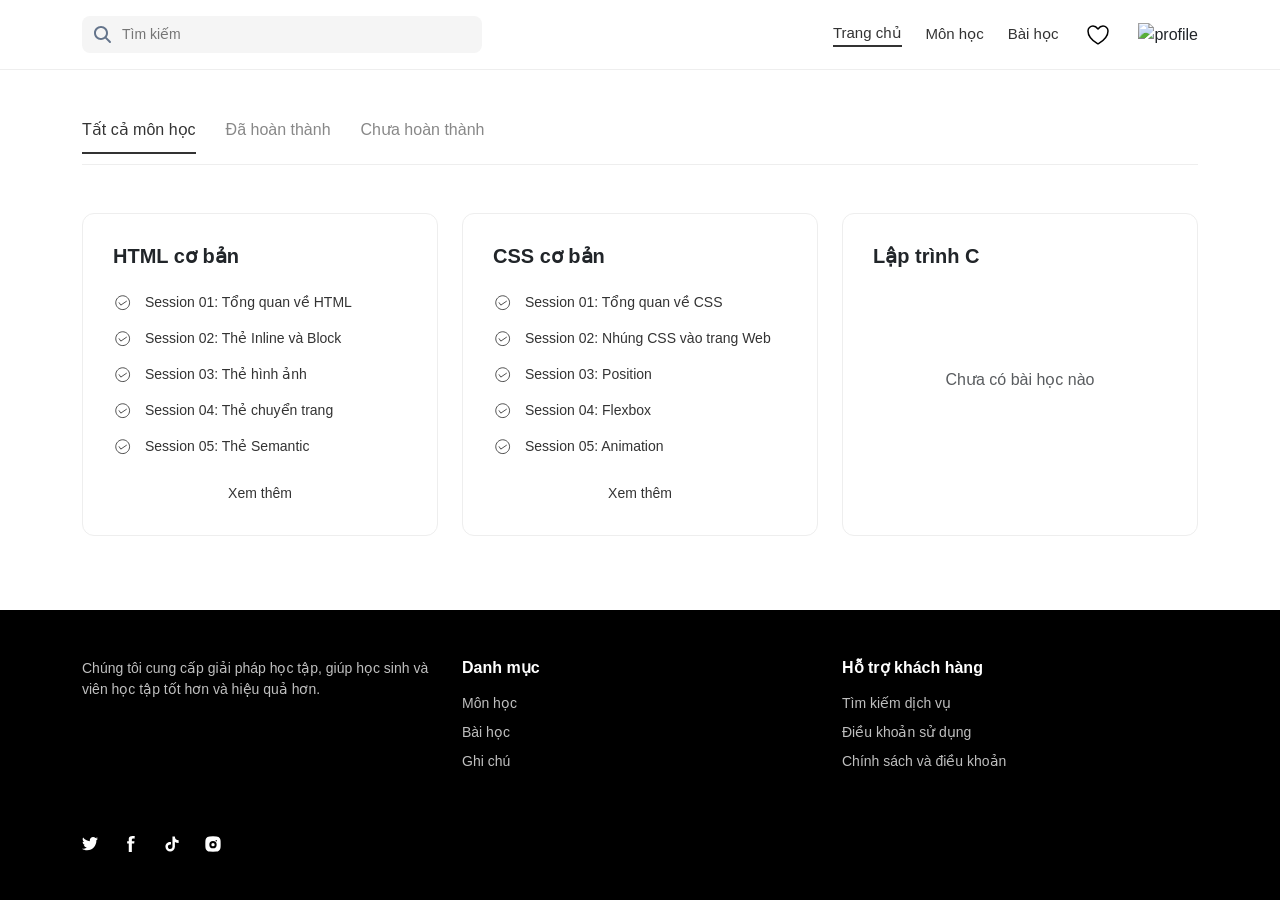
==== Project_103B/pages/dashboard.html @ 05c49a12 "Add files via upload" ====
<!DOCTYPE html>
<html lang="vi">
<head>
    <meta charset="UTF-8">
    <meta name="viewport" content="width=device-width, initial-scale=1.0">
    <title>Study Tracker - Dashboard</title>
    <link href="https://cdn.jsdelivr.net/npm/bootstrap@5.3.0/dist/css/bootstrap.min.css" rel="stylesheet">
    <link rel="stylesheet" href="../css/dashboard.css">
</head>
<body class="d-flex flex-column min-vh-100">

    <header class="navbar-custom">
        <div class="container d-flex justify-content-between align-items-center py-3">
            <div class="search-box">
                <img src="../assets/icons/search.svg" alt="search" class="search-icon">
                <input type="text" placeholder="Tìm kiếm">
            </div>
            <nav class="nav-links d-flex align-items-center gap-4">
                <a href="#" class="active">Trang chủ</a>
                <a href="#">Môn học</a>
                <a href="#">Bài học</a>
                <img src="../assets/icons/Favorites.svg" alt="wishlist" class="nav-icon">
                <img src="../assets/icons/user.svg" alt="profile" class="nav-icon">
            </nav>
        </div>
    </header>

    <main class="container my-5">
        <div class="tabs-container mb-5">
            <span class="tab-item active">Tất cả môn học</span>
            <span class="tab-item">Đã hoàn thành</span>
            <span class="tab-item">Chưa hoàn thành</span>
        </div>

        <div class="row g-4">
            <div class="col-md-4">
                <div class="subject-card">
                    <h5 class="fw-bold mb-4">HTML cơ bản</h5>
                    <ul class="session-list">
                        <li><img src="../assets/icons/circle-ok.svg" alt="tick"> Session 01: Tổng quan về HTML</li>
                        <li><img src="../assets/icons/circle-ok.svg" alt="tick"> Session 02: Thẻ Inline và Block</li>
                        <li><img src="../assets/icons/circle-ok.svg" alt="tick"> Session 03: Thẻ hình ảnh</li>
                        <li><img src="../assets/icons/circle-ok.svg" alt="tick"> Session 04: Thẻ chuyển trang</li>
                        <li><img src="../assets/icons/circle-ok.svg" alt="tick"> Session 05: Thẻ Semantic</li>
                    </ul>
                    <div class="text-center mt-4">
                        <a href="#" class="view-more">Xem thêm</a>
                    </div>
                </div>
            </div>

            <div class="col-md-4">
                <div class="subject-card">
                    <h5 class="fw-bold mb-4">CSS cơ bản</h5>
                    <ul class="session-list">
                        <li><img src="../assets/icons/circle-ok.svg" alt="tick"> Session 01: Tổng quan về CSS</li>
                        <li><img src="../assets/icons/circle-ok.svg" alt="tick"> Session 02: Nhúng CSS vào trang Web</li>
                        <li><img src="../assets/icons/circle-ok.svg" alt="tick"> Session 03: Position</li>
                        <li><img src="../assets/icons/circle-ok.svg" alt="tick"> Session 04: Flexbox</li>
                        <li><img src="../assets/icons/circle-ok.svg" alt="tick"> Session 05: Animation</li>
                    </ul>
                    <div class="text-center mt-4">
                        <a href="#" class="view-more">Xem thêm</a>
                    </div>
                </div>
            </div>

            <div class="col-md-4">
                <div class="subject-card d-flex flex-column justify-content-between">
                    <h5 class="fw-bold mb-4">Lập trình C</h5>
                    <div class="empty-state text-muted text-center flex-grow-1 d-flex align-items-center justify-content-center">
                        Chưa có bài học nào
                    </div>
                    <div style="height: 38px;"></div> </div>
            </div>
        </div>
    </main>

    <footer class="footer-custom mt-auto">
        <div class="container py-5">
            <div class="row text-white mb-5">
                <div class="col-md-4">
                    <p class="small opacity-75">Chúng tôi cung cấp giải pháp học tập, giúp học sinh và viên học tập tốt hơn và hiệu quả hơn.</p>
                </div>
                <div class="col-md-4">
                    <h6 class="fw-bold mb-3">Danh mục</h6>
                    <ul class="list-unstyled opacity-75 small">
                        <li class="mb-2">Môn học</li>
                        <li class="mb-2">Bài học</li>
                        <li>Ghi chú</li>
                    </ul>
                </div>
                <div class="col-md-4">
                    <h6 class="fw-bold mb-3">Hỗ trợ khách hàng</h6>
                    <ul class="list-unstyled opacity-75 small">
                        <li class="mb-2">Tìm kiếm dịch vụ</li>
                        <li class="mb-2">Điều khoản sử dụng</li>
                        <li>Chính sách và điều khoản</li>
                    </ul>
                </div>
            </div>
            
            <div class="social-icons">
                <img src="../assets/icons/Twitter.svg" alt="tw">
                <img src="../assets/icons/Facebook.svg" alt="fb">
                <img src="../assets/icons/Tiktok.svg" alt="tk">
                <img src="../assets/icons/Instagram.svg" alt="ig">
            </div>
        </div>
    </footer>

</body>
</html>
---- Project_103B/css/dashboard.css ----
body {
    background-color: #fff;
    font-family: 'Inter', sans-serif;
}

.navbar-custom {
    border-bottom: 1px solid #eee;
}

.search-box {
    position: relative;
    width: 400px;
}

.search-box input {
    width: 100%;
    padding: 8px 15px 8px 40px;
    background: #f5f5f5;
    border: none;
    border-radius: 8px;
    font-size: 14px;
}

.search-icon {
    position: absolute;
    left: 12px;
    top: 50%;
    transform: translateY(-50%);
    width: 18px;
}

.nav-links a {
    text-decoration: none;
    color: #333;
    font-weight: 500;
    font-size: 15px;
}

.nav-links a.active {
    color: #333;
    border-bottom: 2px solid #333;
}

.tabs-container {
    display: flex;
    gap: 30px;
    border-bottom: 1px solid #eee;
    padding-bottom: 10px;
}

.tab-item {
    color: #888;
    cursor: pointer;
    font-weight: 500;
}

.tab-item.active {
    color: #333;
    border-bottom: 2px solid #333;
    padding-bottom: 10px;
}

.subject-card {
    border: 1px solid #eee;
    border-radius: 12px;
    padding: 30px;
    height: 100%;
    transition: 0.3s;
}

.subject-card:hover {
    box-shadow: 0 5px 15px rgba(0,0,0,0.05);
}

.session-list {
    list-style: none;
    padding: 0;
}

.session-list li {
    display: flex;
    align-items: center;
    gap: 12px;
    margin-bottom: 15px;
    font-size: 14px;
    color: #333;
}

.session-list img {
    width: 20px;
}

.view-more {
    text-decoration: none;
    color: #333;
    font-weight: 500;
    font-size: 14px;
}


.footer-custom {
    background-color: #000;
    color: #fff;
}

.social-icons {
    display: flex;
    gap: 25px;
    
}
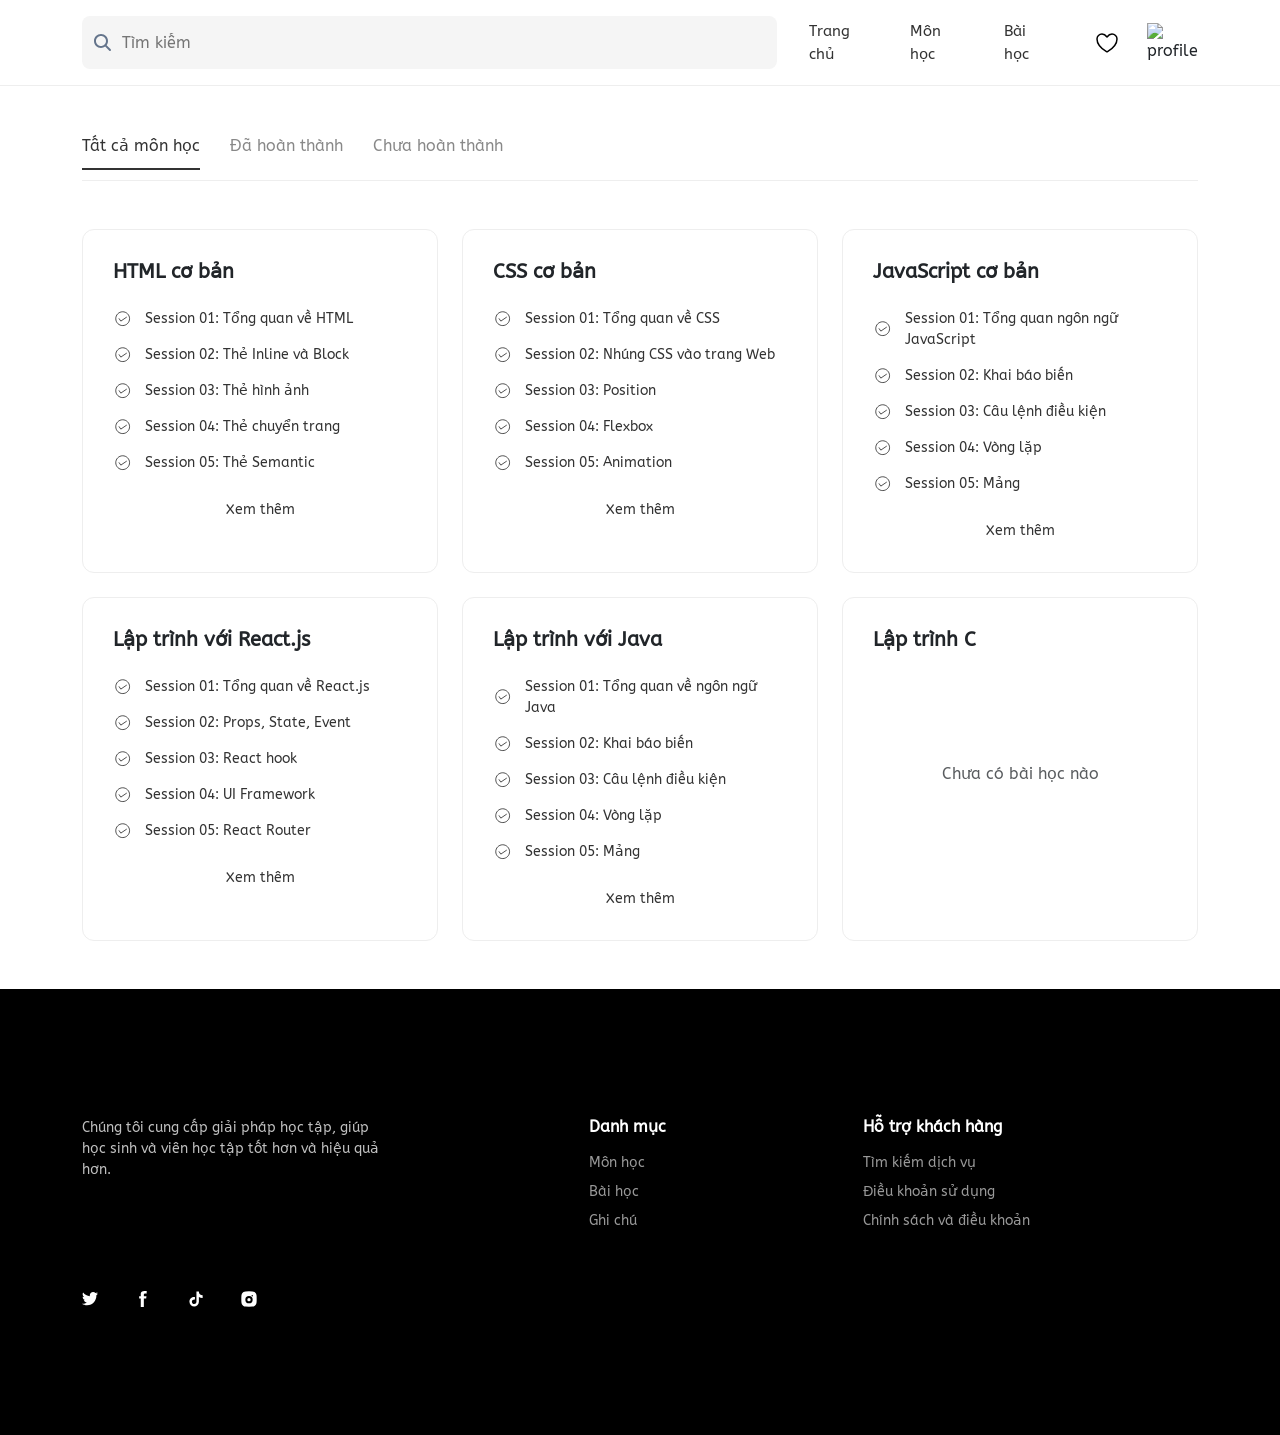
==== commit 9980cdb0: "Add files via upload" ====
--- a/Project_103B/pages/dashboard.html
+++ b/Project_103B/pages/dashboard.html
@@ -1,12 +1,17 @@
 <!DOCTYPE html>
 <html lang="vi">
+
 <head>
     <meta charset="UTF-8">
     <meta name="viewport" content="width=device-width, initial-scale=1.0">
     <title>Study Tracker - Dashboard</title>
     <link href="https://cdn.jsdelivr.net/npm/bootstrap@5.3.0/dist/css/bootstrap.min.css" rel="stylesheet">
     <link rel="stylesheet" href="../css/dashboard.css">
+    <link rel="preconnect" href="https://fonts.googleapis.com">
+    <link rel="preconnect" href="https://fonts.gstatic.com" crossorigin>
+    <link href="https://fonts.googleapis.com/css2?family=ABeeZee:ital@0;1&display=swap" rel="stylesheet">
 </head>
+
 <body class="d-flex flex-column min-vh-100">
 
     <header class="navbar-custom">
@@ -17,8 +22,8 @@
             </div>
             <nav class="nav-links d-flex align-items-center gap-4">
                 <a href="#" class="active">Trang chủ</a>
-                <a href="#">Môn học</a>
-                <a href="#">Bài học</a>
+                <a href="../pages/subject.html">Môn học</a>
+                <a href="../pages/lession.html">Bài học</a>
                 <img src="../assets/icons/Favorites.svg" alt="wishlist" class="nav-icon">
                 <img src="../assets/icons/user.svg" alt="profile" class="nav-icon">
             </nav>
@@ -54,7 +59,8 @@
                     <h5 class="fw-bold mb-4">CSS cơ bản</h5>
                     <ul class="session-list">
                         <li><img src="../assets/icons/circle-ok.svg" alt="tick"> Session 01: Tổng quan về CSS</li>
-                        <li><img src="../assets/icons/circle-ok.svg" alt="tick"> Session 02: Nhúng CSS vào trang Web</li>
+                        <li><img src="../assets/icons/circle-ok.svg" alt="tick"> Session 02: Nhúng CSS vào trang Web
+                        </li>
                         <li><img src="../assets/icons/circle-ok.svg" alt="tick"> Session 03: Position</li>
                         <li><img src="../assets/icons/circle-ok.svg" alt="tick"> Session 04: Flexbox</li>
                         <li><img src="../assets/icons/circle-ok.svg" alt="tick"> Session 05: Animation</li>
@@ -66,29 +72,85 @@
             </div>
 
             <div class="col-md-4">
+                <div class="subject-card">
+                    <h5 class="fw-bold mb-4">JavaScript cơ bản</h5>
+                    <ul class="session-list">
+                        <li><img src="../assets/icons/circle-ok.svg" alt="tick"> Session 01: Tổng quan ngôn ngữ
+                            JavaScript</li>
+                        <li><img src="../assets/icons/circle-ok.svg" alt="tick"> Session 02: Khai báo biến</li>
+                        <li><img src="../assets/icons/circle-ok.svg" alt="tick"> Session 03: Câu lệnh điều kiện</li>
+                        <li><img src="../assets/icons/circle-ok.svg" alt="tick"> Session 04: Vòng lặp</li>
+                        <li><img src="../assets/icons/circle-ok.svg" alt="tick"> Session 05: Mảng</li>
+                    </ul>
+                    <div class="text-center mt-4">
+                        <a href="#" class="view-more">Xem thêm</a>
+                    </div>
+                </div>
+            </div>
+
+            <div class="col-md-4">
+                <div class="subject-card">
+                    <h5 class="fw-bold mb-4">Lập trình với React.js</h5>
+                    <ul class="session-list">
+                        <li><img src="../assets/icons/circle-ok.svg" alt="tick"> Session 01: Tổng quan về React.js</li>
+                        <li><img src="../assets/icons/circle-ok.svg" alt="tick"> Session 02: Props, State, Event</li>
+                        <li><img src="../assets/icons/circle-ok.svg" alt="tick"> Session 03: React hook</li>
+                        <li><img src="../assets/icons/circle-ok.svg" alt="tick"> Session 04: UI Framework</li>
+                        <li><img src="../assets/icons/circle-ok.svg" alt="tick"> Session 05: React Router</li>
+                    </ul>
+                    <div class="text-center mt-4">
+                        <a href="#" class="view-more">Xem thêm</a>
+                    </div>
+                </div>
+            </div>
+
+            <div class="col-md-4">
+                <div class="subject-card">
+                    <h5 class="fw-bold mb-4">Lập trình với Java</h5>
+                    <ul class="session-list">
+                        <li><img src="../assets/icons/circle-ok.svg" alt="tick"> Session 01: Tổng quan về ngôn ngữ Java
+                        </li>
+                        <li><img src="../assets/icons/circle-ok.svg" alt="tick"> Session 02: Khai báo biến</li>
+                        <li><img src="../assets/icons/circle-ok.svg" alt="tick"> Session 03: Câu lệnh điều kiện</li>
+                        <li><img src="../assets/icons/circle-ok.svg" alt="tick"> Session 04: Vòng lặp</li>
+                        <li><img src="../assets/icons/circle-ok.svg" alt="tick"> Session 05: Mảng</li>
+                    </ul>
+                    <div class="text-center mt-4">
+                        <a href="#" class="view-more">Xem thêm</a>
+                    </div>
+                </div>
+            </div>
+
+            <div class="col-md-4">
                 <div class="subject-card d-flex flex-column justify-content-between">
                     <h5 class="fw-bold mb-4">Lập trình C</h5>
-                    <div class="empty-state text-muted text-center flex-grow-1 d-flex align-items-center justify-content-center">
+                    <div
+                        class="empty-state text-muted text-center flex-grow-1 d-flex align-items-center justify-content-center">
                         Chưa có bài học nào
                     </div>
-                    <div style="height: 38px;"></div> </div>
+                    <div style="height: 38px;"></div>
+                </div>
             </div>
         </div>
     </main>
 
+    <!-- chan trang -->
     <footer class="footer-custom mt-auto">
         <div class="container py-5">
             <div class="row text-white mb-5">
                 <div class="col-md-4">
-                    <p class="small opacity-75">Chúng tôi cung cấp giải pháp học tập, giúp học sinh và viên học tập tốt hơn và hiệu quả hơn.</p>
+                    <p class="small opacity-75">Chúng tôi cung cấp giải pháp học tập, giúp học sinh và viên học tập tốt
+                        hơn và hiệu quả hơn.</p>
                 </div>
                 <div class="col-md-4">
-                    <h6 class="fw-bold mb-3">Danh mục</h6>
-                    <ul class="list-unstyled opacity-75 small">
-                        <li class="mb-2">Môn học</li>
-                        <li class="mb-2">Bài học</li>
-                        <li>Ghi chú</li>
-                    </ul>
+                    <div class="menu-wrapper">
+                        <h6 class="fw-bold mb-3">Danh mục</h6>
+                        <ul class="list-unstyled opacity-75 small">
+                            <li class="mb-2">Môn học</li>
+                            <li class="mb-2">Bài học</li>
+                            <li>Ghi chú</li>
+                        </ul>
+                    </div>
                 </div>
                 <div class="col-md-4">
                     <h6 class="fw-bold mb-3">Hỗ trợ khách hàng</h6>
@@ -99,7 +161,7 @@
                     </ul>
                 </div>
             </div>
-            
+
             <div class="social-icons">
                 <img src="../assets/icons/Twitter.svg" alt="tw">
                 <img src="../assets/icons/Facebook.svg" alt="fb">
@@ -110,4 +172,5 @@
     </footer>
 
 </body>
+
 </html>
--- a/Project_103B/css/dashboard.css
+++ b/Project_103B/css/dashboard.css
@@ -1,6 +1,6 @@
 body {
     background-color: #fff;
-    font-family: 'Inter', sans-serif;
+    font-family: 'ABeeZee', sans-serif; 
 }
 
 .navbar-custom {
@@ -9,16 +9,19 @@
 
 .search-box {
     position: relative;
-    width: 400px;
+    width: 830px;
+    height: 53px;
+    margin-right: 32px;
 }
 
 .search-box input {
     width: 100%;
+    height: 100%;
     padding: 8px 15px 8px 40px;
     background: #f5f5f5;
     border: none;
     border-radius: 8px;
-    font-size: 14px;
+    font-size: 16px;
 }
 
 .search-icon {
@@ -29,16 +32,29 @@
     width: 18px;
 }
 
+.container.d-flex.justify-content-between {
+    justify-content: flex-start !important;
+}
+
+.nav-links {
+    gap: 52px !important;
+}
+
 .nav-links a {
-    text-decoration: none;
+    text-decoration: none !important; 
     color: #333;
     font-weight: 500;
     font-size: 15px;
 }
 
+.nav-icon + .nav-icon {
+    margin-left: -28px;
+}
+
 .nav-links a.active {
     color: #333;
     border-bottom: 2px solid #333;
+    border-bottom: none;
 }
 
 .tabs-container {
@@ -101,12 +117,55 @@
 .footer-custom {
     background-color: #000;
     color: #fff;
+    padding: 80px 0;
+    min-height: 400px;
+    display: flex;
+    align-items: center;
 }
 
+.footer-custom .row {
+   display: flex;
+    justify-content: space-between; 
+    align-items: flex-start;
+    width: 100%; 
+}
+
+.footer-custom .col-md-4:nth-child(2) {
+    display: flex;
+    flex-direction: column;
+    align-items: center; 
+}
+
+.footer-custom .col-md-4:nth-child(2) .menu-wrapper {
+    text-align: left;
+    display: inline-block;
+}
+
+.footer-custom .col-md-4 {
+    flex: 0 0 auto;
+    width: 30%; 
+}
+
+.footer-custom ul {
+    list-style: none;
+    padding: 0;
+    margin: 0;
+    text-align: inherit; 
+}
+
+.footer-custom li {
+    margin-bottom: 12px; 
+    list-style: none;
+    opacity: 0.8;
+}
+
+.footer-custom h6 {
+    margin-bottom: 20px;
+    font-weight: bold;
+}
 .social-icons {
     display: flex;
-    gap: 25px;
+    gap: 37px;
     
 }
 
-
